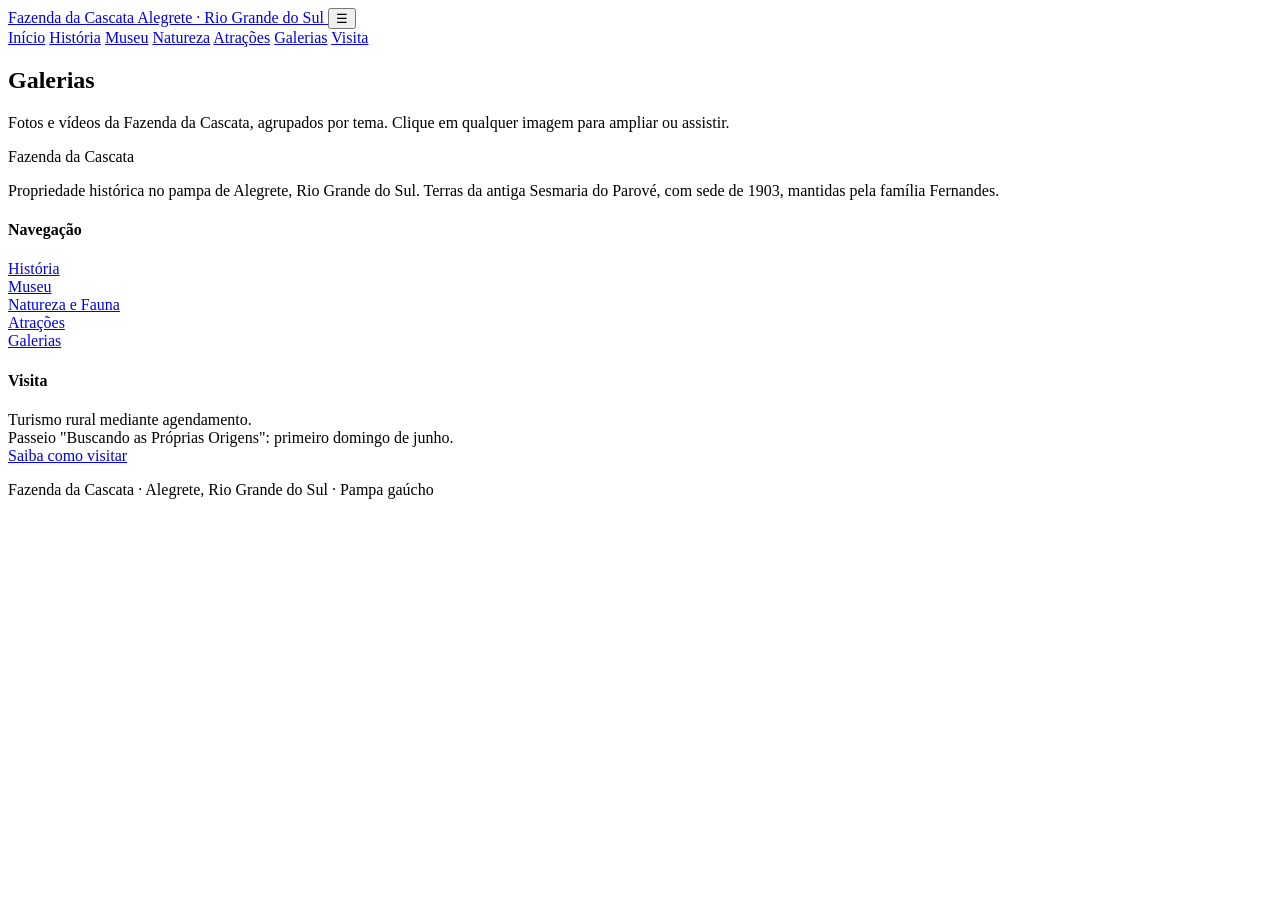
==== galerias.html @ 09ed160b "Sete páginas do site: início, história, museu, natureza, atrações, galerias e visita Co-Authored-By:" ====
<!DOCTYPE html>
<html lang="pt-BR">
<head>
  <meta charset="UTF-8">
  <meta name="viewport" content="width=device-width, initial-scale=1.0">
  <title>Galerias · Fazenda da Cascata</title>
  <meta name="description" content="Galerias de fotos e vídeos da Fazenda da Cascata em Alegrete-RS, agrupadas por tema: capivaras, pecuária, emas e aves, colheita de nozes, paisagens, sede e animais.">
  <link rel="preconnect" href="https://fonts.googleapis.com">
  <link rel="preconnect" href="https://fonts.gstatic.com" crossorigin>
  <link href="https://fonts.googleapis.com/css2?family=Rye&family=Source+Sans+3:wght@400;600;700&family=Zilla+Slab:wght@400;600;700&display=swap" rel="stylesheet">
  <link rel="stylesheet" href="assets/css/style.css">
</head>
<body>
  <header class="site-header">
    <div class="header-inner">
      <a href="index.html" class="marca">
        <span class="nome">Fazenda da Cascata</span>
        <span class="local">Alegrete · Rio Grande do Sul</span>
      </a>
      <button class="nav-toggle" aria-label="Abrir menu" aria-expanded="false">&#9776;</button>
      <nav class="nav">
        <a href="index.html">Início</a>
        <a href="historia.html">História</a>
        <a href="museu.html">Museu</a>
        <a href="natureza.html">Natureza</a>
        <a href="atracoes.html">Atrações</a>
        <a href="galerias.html" class="ativo">Galerias</a>
        <a href="visita.html">Visita</a>
      </nav>
    </div>
  </header>

  <main>
    <section class="pagina-hero" style="background-image: url('assets/galeria/nozes/IMG_0410.jpg');">
      <h1>Galerias</h1>
      <p>Fotos e vídeos da Fazenda da Cascata, agrupados por tema. Clique em qualquer imagem para ampliar ou assistir.</p>
    </section>

    <section class="section">
      <div class="container">
        <nav class="galerias-indice" id="galerias-indice" aria-label="Índice das galerias"></nav>
        <div id="galerias-container">
          <noscript>
            <p style="text-align:center;">As galerias usam JavaScript para carregar as fotos e vídeos. Ative o JavaScript do navegador para visualizá-las.</p>
          </noscript>
        </div>
      </div>
    </section>
  </main>

  <footer class="site-footer">
    <div class="container footer-grid">
      <div>
        <p class="nome-rodape">Fazenda da Cascata</p>
        <p>Propriedade histórica no pampa de Alegrete, Rio Grande do Sul. Terras da antiga Sesmaria do Parové, com sede de 1903, mantidas pela família Fernandes.</p>
      </div>
      <div>
        <h4>Navegação</h4>
        <p>
          <a href="historia.html">História</a><br>
          <a href="museu.html">Museu</a><br>
          <a href="natureza.html">Natureza e Fauna</a><br>
          <a href="atracoes.html">Atrações</a><br>
          <a href="galerias.html">Galerias</a>
        </p>
      </div>
      <div>
        <h4>Visita</h4>
        <p>Turismo rural mediante agendamento.<br>
        Passeio "Buscando as Próprias Origens": primeiro domingo de junho.<br>
        <a href="visita.html">Saiba como visitar</a></p>
      </div>
    </div>
    <div class="footer-base">
      <p>Fazenda da Cascata · Alegrete, Rio Grande do Sul · Pampa gaúcho</p>
    </div>
  </footer>

  <script src="assets/js/gallery-data.js"></script>
  <script src="assets/js/main.js"></script>
</body>
</html>
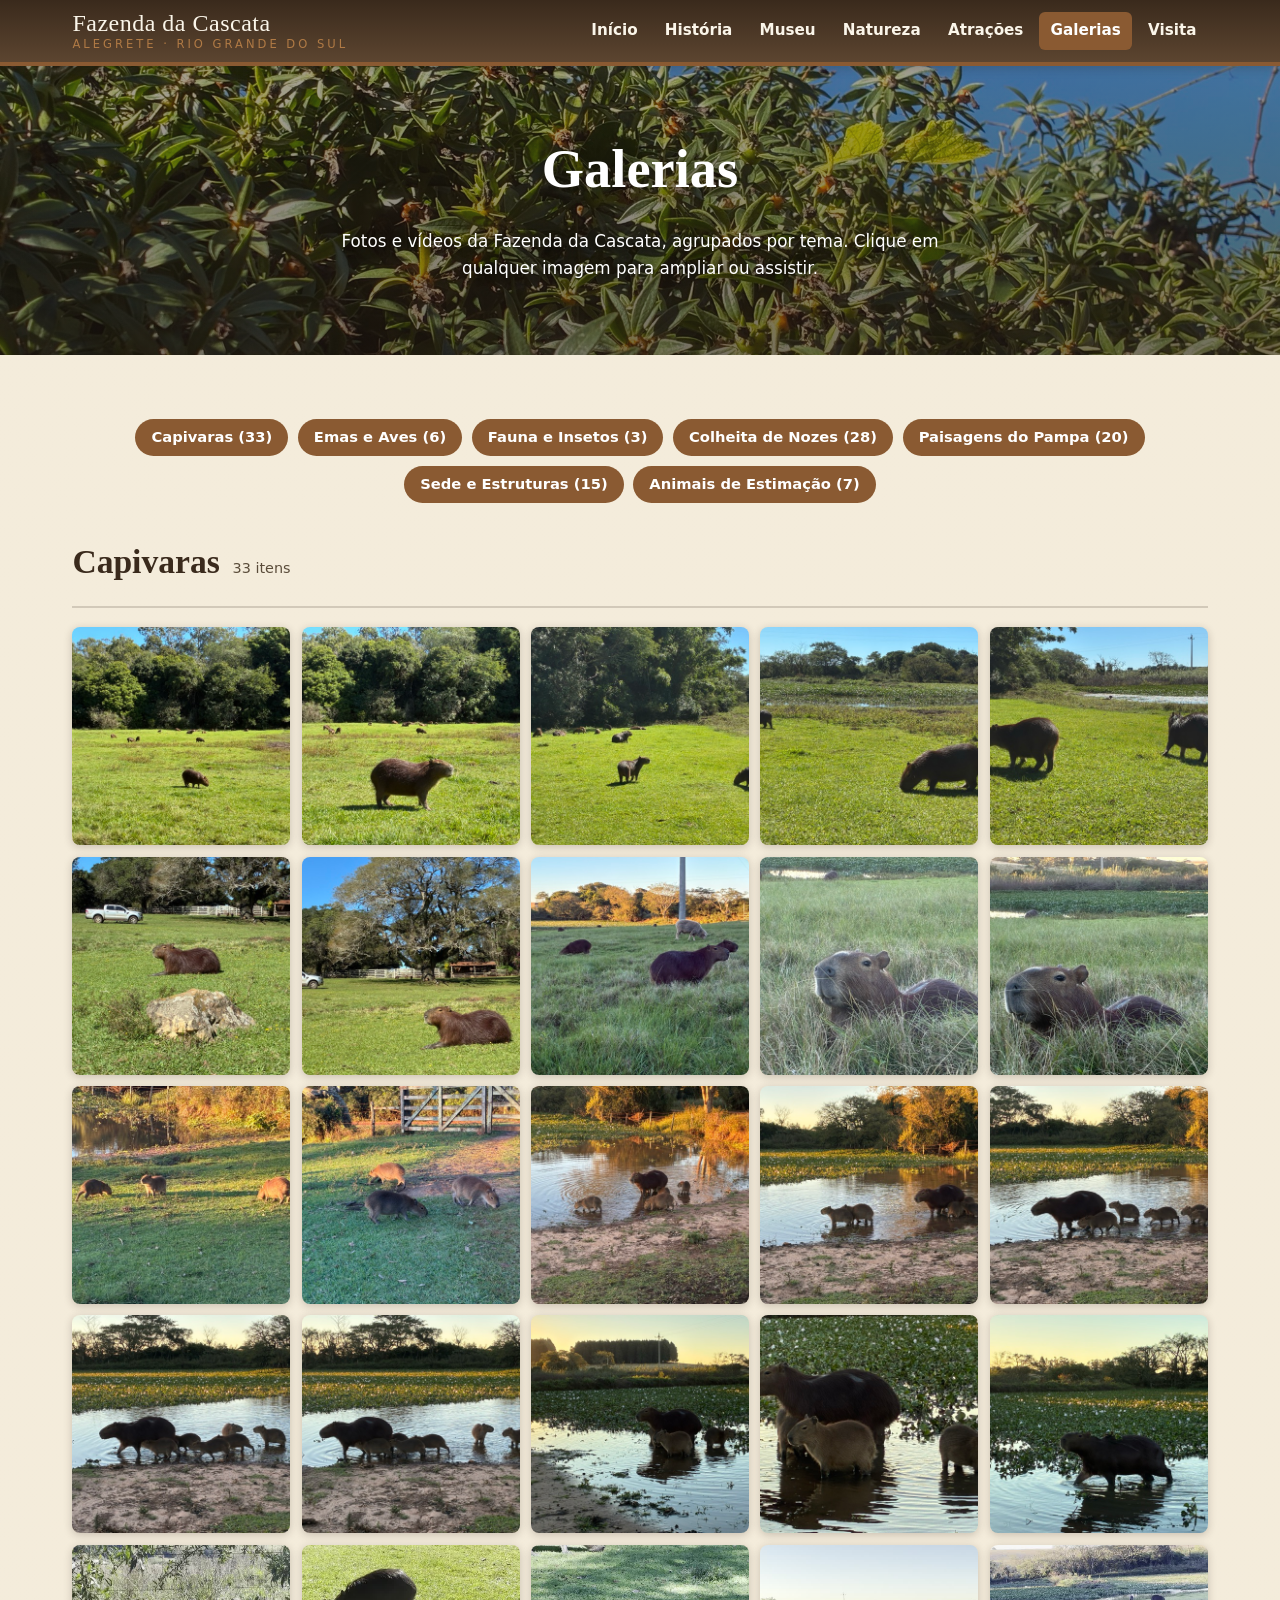
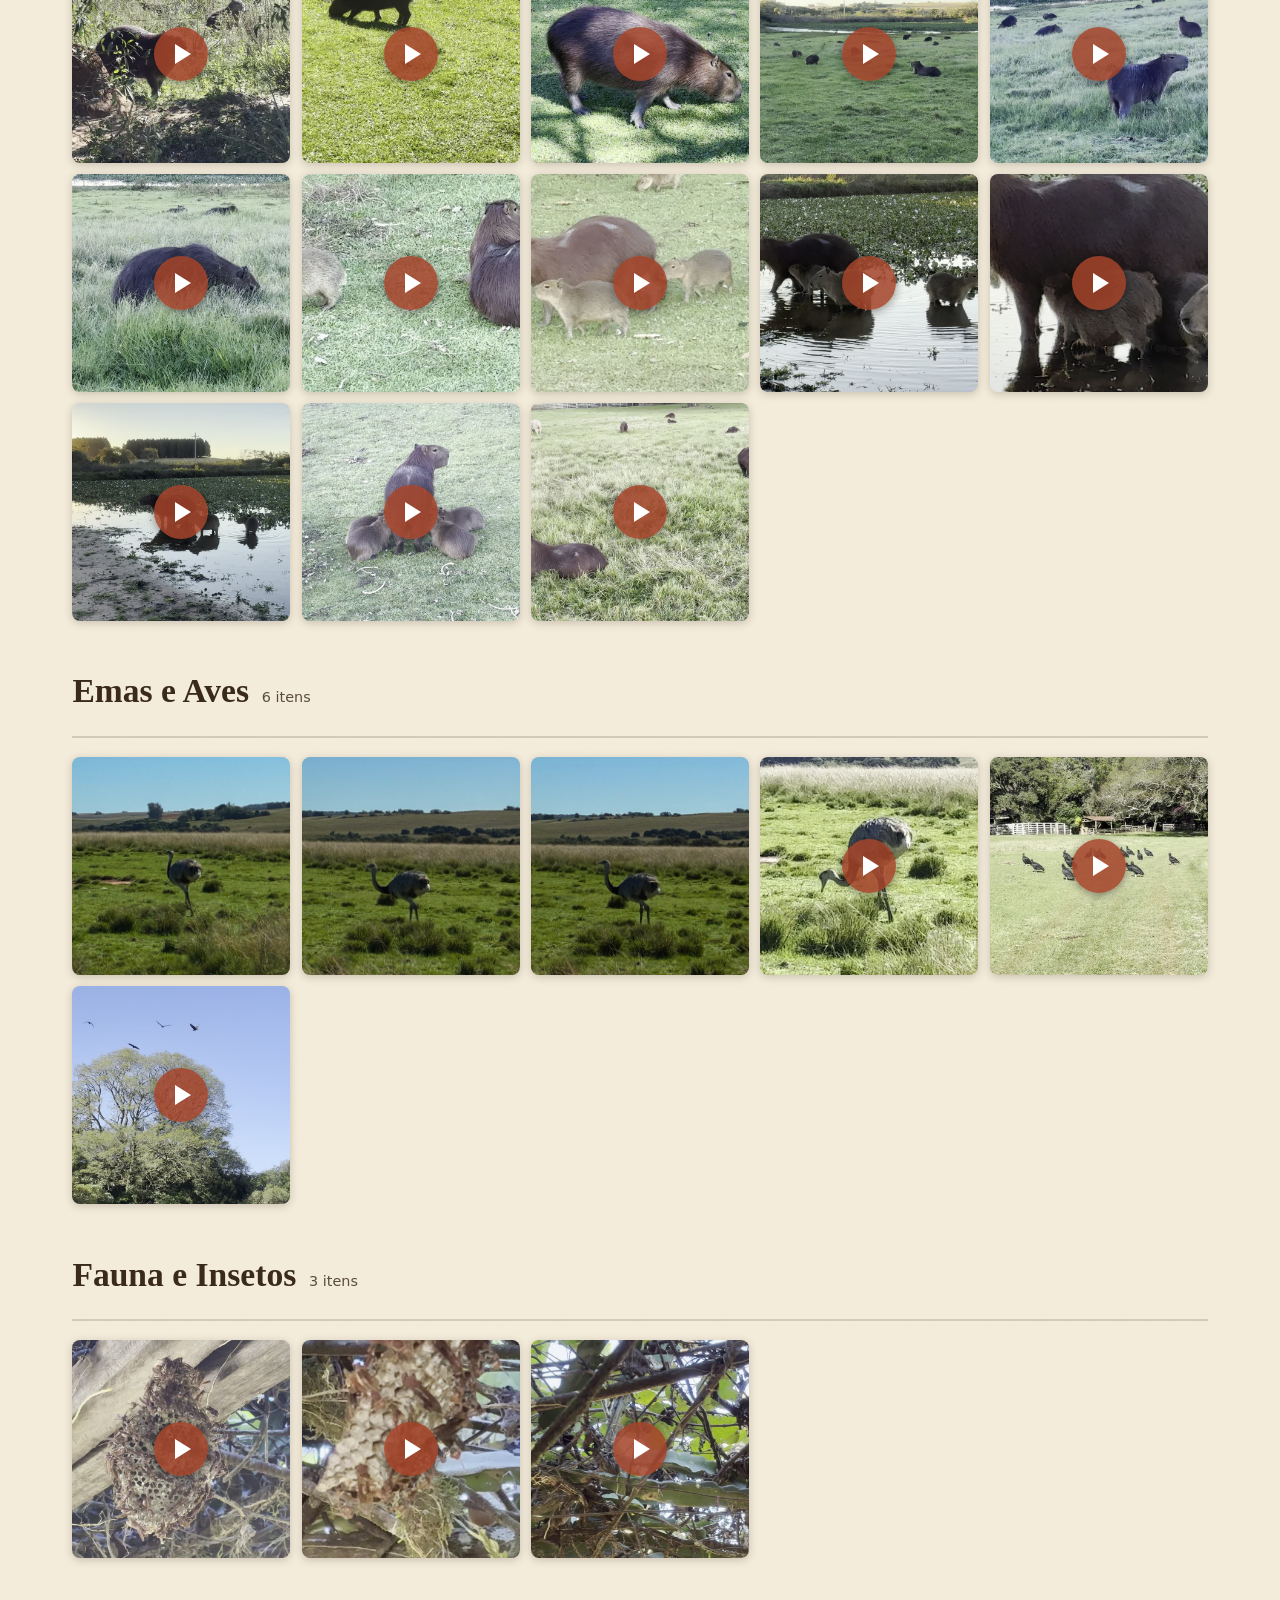
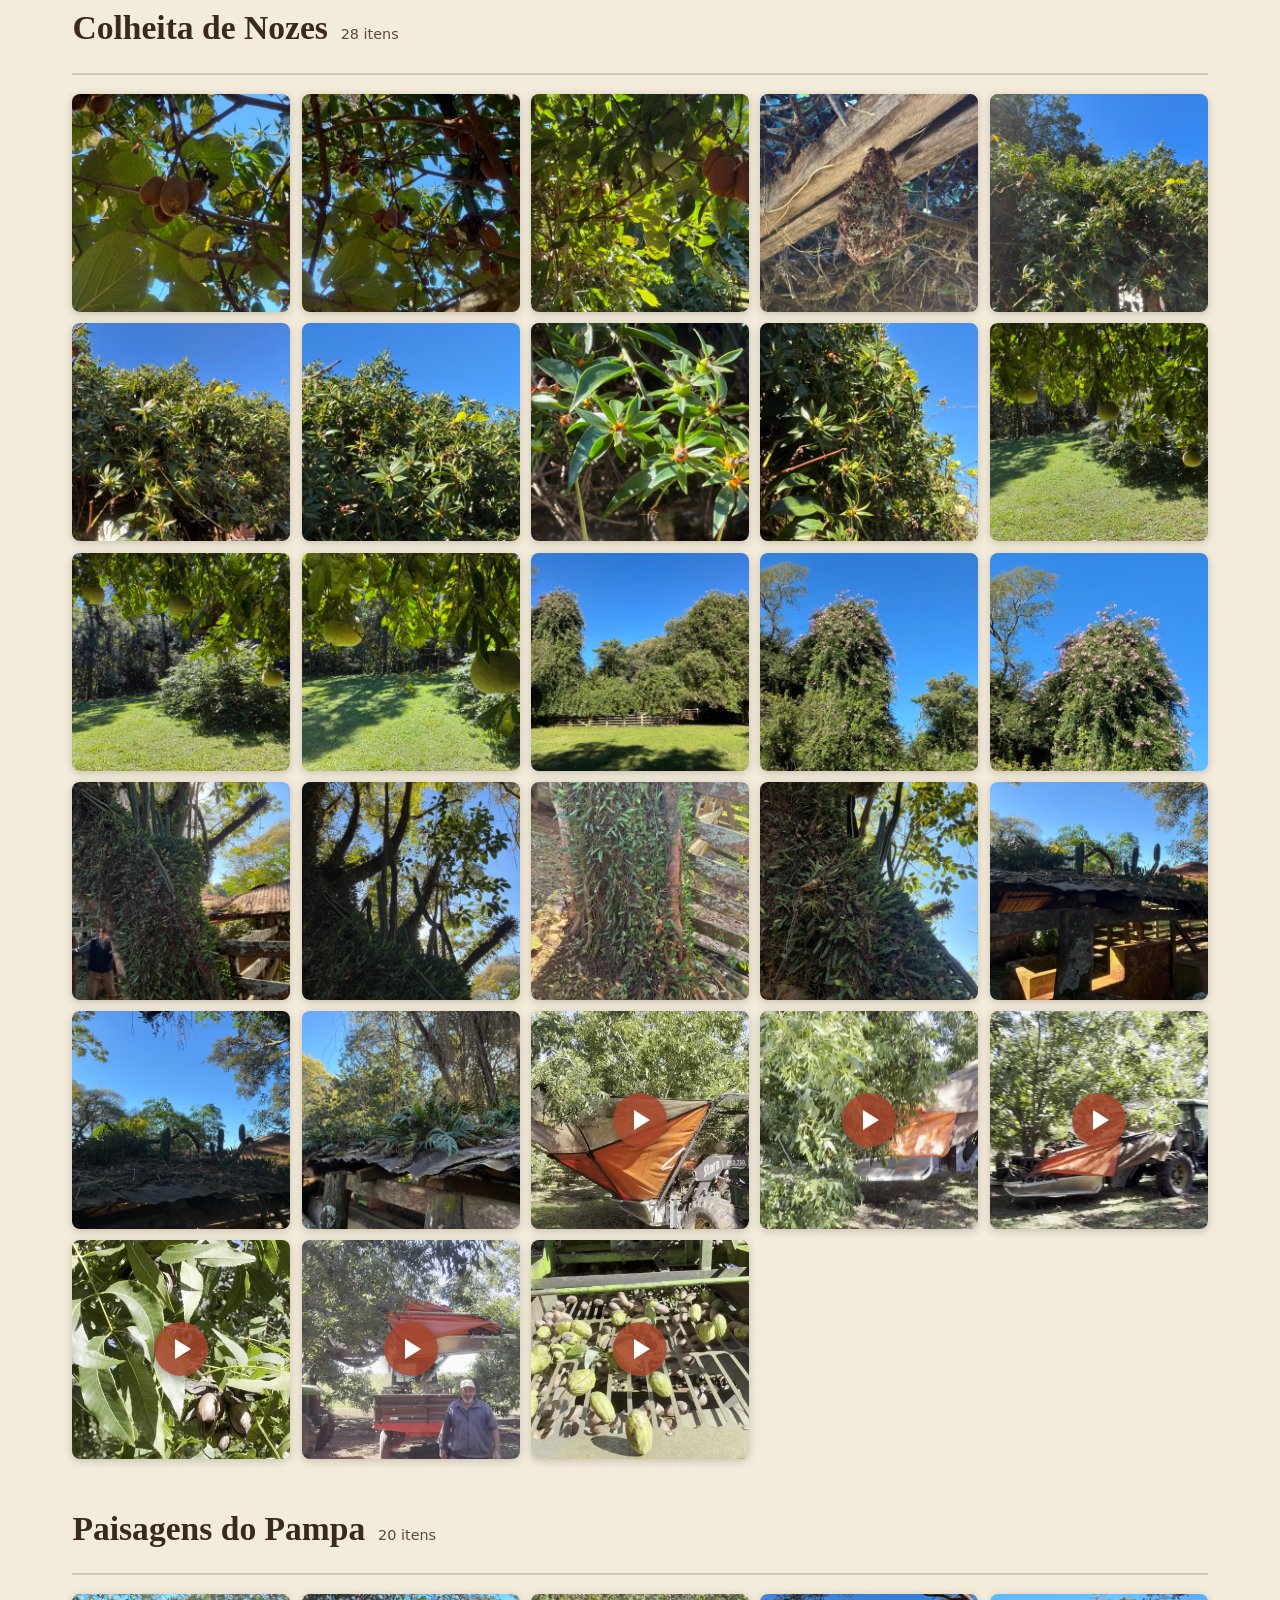
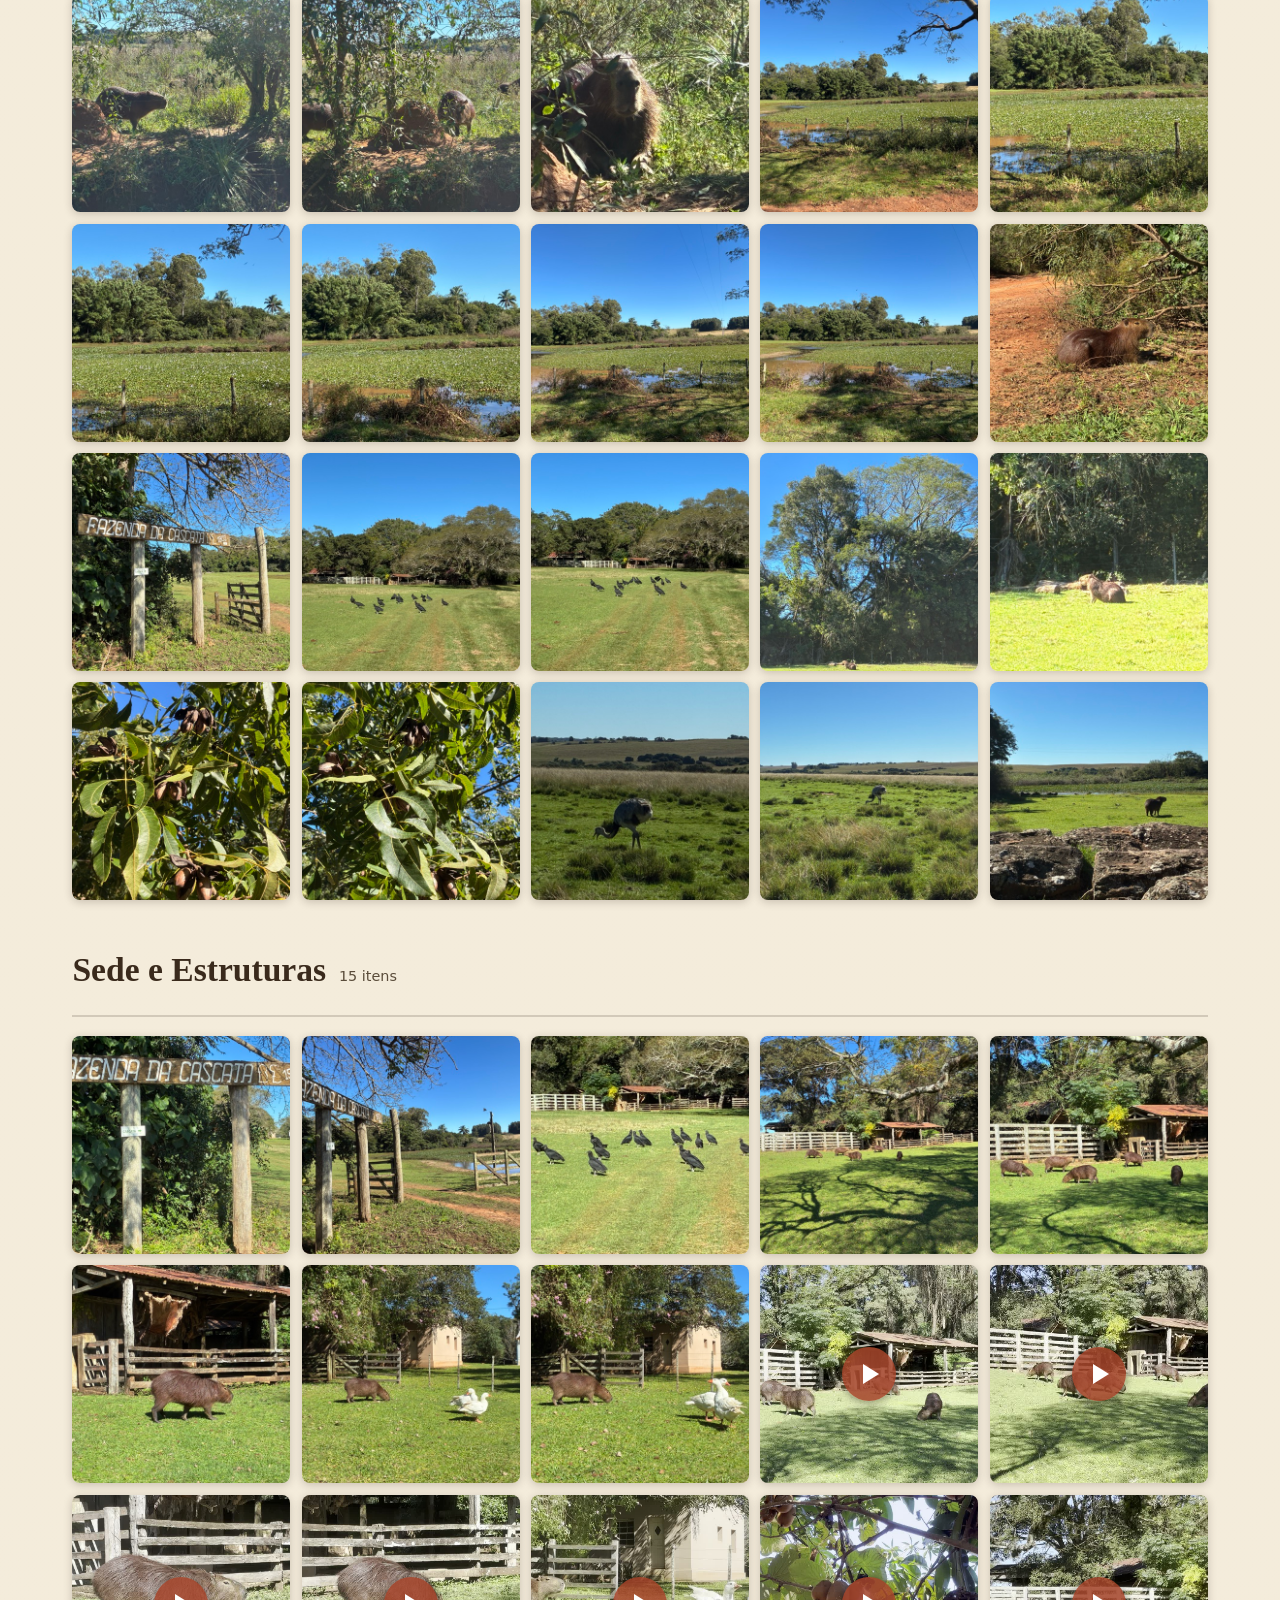
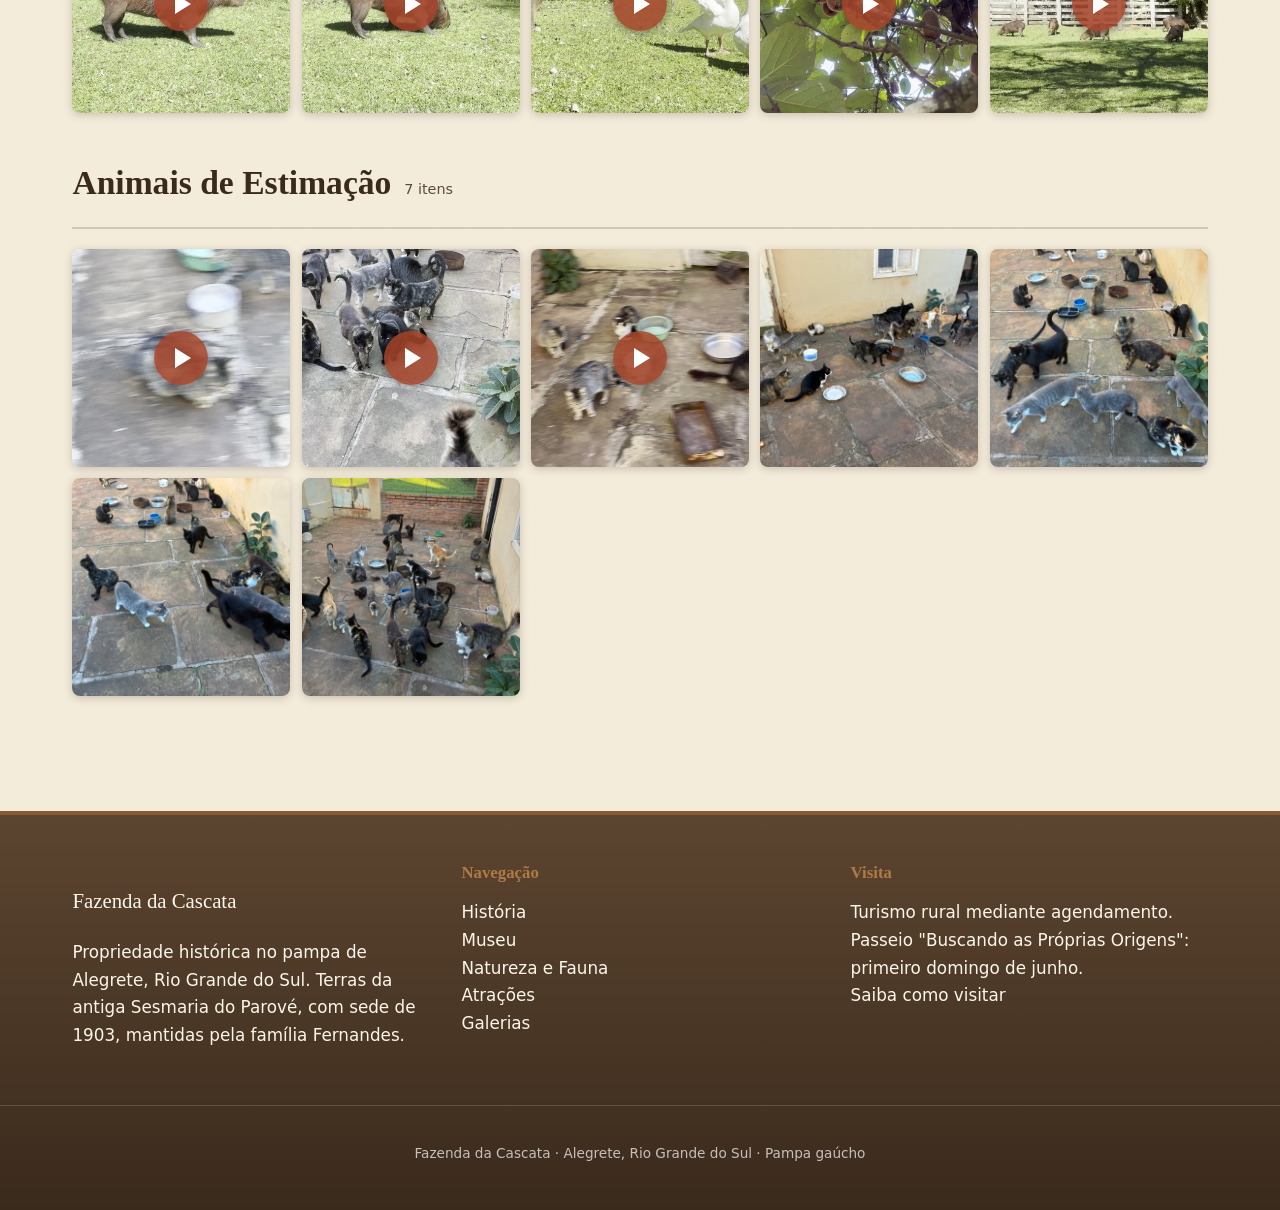
==== commit f4b69391: "updates" ====
--- a/galerias.html
+++ b/galerias.html
@@ -4,7 +4,7 @@
   <meta charset="UTF-8">
   <meta name="viewport" content="width=device-width, initial-scale=1.0">
   <title>Galerias · Fazenda da Cascata</title>
-  <meta name="description" content="Galerias de fotos e vídeos da Fazenda da Cascata em Alegrete-RS, agrupadas por tema: capivaras, pecuária, emas e aves, colheita de nozes, paisagens, sede e animais.">
+  <meta name="description" content="Galerias de fotos e vídeos da Fazenda da Cascata em Alegrete-RS, agrupadas por tema: capivaras, emas e aves, fauna e insetos, colheita de nozes, paisagens, sede e animais de estimação.">
   <link rel="preconnect" href="https://fonts.googleapis.com">
   <link rel="preconnect" href="https://fonts.gstatic.com" crossorigin>
   <link href="https://fonts.googleapis.com/css2?family=Rye&family=Source+Sans+3:wght@400;600;700&family=Zilla+Slab:wght@400;600;700&display=swap" rel="stylesheet">
--- a/assets/css/style.css
+++ b/assets/css/style.css
@@ -0,0 +1,432 @@
+/* Fazenda da Cascata: estilo rústico campeiro */
+
+:root {
+  --creme: #f4ecdb;
+  --creme-claro: #fbf6ea;
+  --papel: #efe5cf;
+  --madeira: #3a2a1c;
+  --madeira-clara: #5c4530;
+  --couro: #8a5a32;
+  --couro-claro: #b07a45;
+  --ferrugem: #a4432a;
+  --verde: #4d5d38;
+  --verde-claro: #6f7f4f;
+  --texto: #2c2218;
+  --texto-suave: #5a4c3a;
+  --sombra: rgba(44, 34, 24, 0.22);
+  --borda: rgba(58, 42, 28, 0.18);
+
+  --fonte-titulo: "Zilla Slab", Georgia, "Times New Roman", serif;
+  --fonte-corpo: "Source Sans 3", "Segoe UI", system-ui, sans-serif;
+  --fonte-display: "Rye", "Zilla Slab", serif;
+
+  --largura: 1180px;
+}
+
+*, *::before, *::after { box-sizing: border-box; }
+
+html { scroll-behavior: smooth; }
+
+body {
+  margin: 0;
+  font-family: var(--fonte-corpo);
+  color: var(--texto);
+  background-color: var(--creme);
+  background-image:
+    linear-gradient(rgba(244, 236, 219, 0.92), rgba(244, 236, 219, 0.92)),
+    url("data:image/svg+xml,%3Csvg xmlns='http://www.w3.org/2000/svg' width='80' height='80'%3E%3Cfilter id='n'%3E%3CfeTurbulence type='fractalNoise' baseFrequency='0.9' numOctaves='2'/%3E%3C/filter%3E%3Crect width='80' height='80' filter='url(%23n)' opacity='0.04'/%3E%3C/svg%3E");
+  line-height: 1.65;
+  font-size: 1.05rem;
+}
+
+img { max-width: 100%; display: block; }
+
+a { color: var(--ferrugem); text-decoration: none; }
+a:hover { text-decoration: underline; }
+
+h1, h2, h3, h4 {
+  font-family: var(--fonte-titulo);
+  font-weight: 700;
+  line-height: 1.15;
+  color: var(--madeira);
+  margin: 0 0 0.5em;
+}
+
+.container {
+  width: 100%;
+  max-width: var(--largura);
+  margin: 0 auto;
+  padding: 0 1.4rem;
+}
+
+/* ---------- Cabeçalho ---------- */
+.site-header {
+  position: sticky;
+  top: 0;
+  z-index: 50;
+  background: linear-gradient(180deg, var(--madeira), var(--madeira-clara));
+  border-bottom: 4px solid var(--couro);
+  box-shadow: 0 2px 10px var(--sombra);
+}
+.header-inner {
+  display: flex;
+  align-items: center;
+  justify-content: space-between;
+  gap: 1rem;
+  padding: 0.7rem 1.4rem;
+  max-width: var(--largura);
+  margin: 0 auto;
+}
+.marca {
+  display: flex;
+  flex-direction: column;
+  line-height: 1;
+  color: var(--creme-claro);
+}
+.marca .nome {
+  font-family: var(--fonte-display);
+  font-size: 1.5rem;
+  letter-spacing: 0.5px;
+  color: var(--creme-claro);
+}
+.marca .nome:hover { text-decoration: none; }
+.marca .local {
+  font-family: var(--fonte-corpo);
+  font-size: 0.72rem;
+  letter-spacing: 3px;
+  text-transform: uppercase;
+  color: var(--couro-claro);
+  margin-top: 4px;
+}
+.nav-toggle {
+  display: none;
+  background: none;
+  border: 2px solid var(--couro-claro);
+  border-radius: 6px;
+  color: var(--creme-claro);
+  font-size: 1.4rem;
+  padding: 0.2rem 0.6rem;
+  cursor: pointer;
+}
+.nav {
+  display: flex;
+  gap: 0.3rem;
+  flex-wrap: wrap;
+}
+.nav a {
+  color: var(--creme-claro);
+  font-weight: 600;
+  font-size: 0.95rem;
+  padding: 0.4rem 0.7rem;
+  border-radius: 6px;
+  transition: background 0.2s, color 0.2s;
+}
+.nav a:hover { background: rgba(176, 122, 69, 0.35); text-decoration: none; }
+.nav a.ativo { background: var(--couro); color: #fff; }
+
+/* ---------- Hero ---------- */
+.hero {
+  position: relative;
+  min-height: 78vh;
+  display: flex;
+  align-items: center;
+  justify-content: center;
+  text-align: center;
+  color: #fff;
+  background-size: cover;
+  background-position: center;
+}
+.hero::after {
+  content: "";
+  position: absolute;
+  inset: 0;
+  background: linear-gradient(180deg, rgba(34,24,16,0.35), rgba(34,24,16,0.65));
+}
+.hero-conteudo {
+  position: relative;
+  z-index: 1;
+  max-width: 760px;
+  padding: 2rem 1.4rem;
+}
+.hero h1 {
+  color: #fff;
+  font-family: var(--fonte-display);
+  font-size: clamp(2.4rem, 6vw, 4.6rem);
+  text-shadow: 0 3px 18px rgba(0,0,0,0.5);
+  margin-bottom: 0.2em;
+}
+.hero p {
+  font-size: clamp(1.05rem, 2.2vw, 1.4rem);
+  text-shadow: 0 2px 10px rgba(0,0,0,0.6);
+  margin-bottom: 1.6rem;
+}
+.hero .selo {
+  display: inline-block;
+  font-family: var(--fonte-corpo);
+  letter-spacing: 3px;
+  text-transform: uppercase;
+  font-size: 0.8rem;
+  border: 1px solid rgba(255,255,255,0.6);
+  border-radius: 999px;
+  padding: 0.35rem 1rem;
+  margin-bottom: 1.2rem;
+}
+
+.pagina-hero {
+  position: relative;
+  color: #fff;
+  text-align: center;
+  padding: 4.5rem 1.4rem;
+  background-size: cover;
+  background-position: center;
+}
+.pagina-hero::after {
+  content: "";
+  position: absolute;
+  inset: 0;
+  background: linear-gradient(180deg, rgba(34,24,16,0.4), rgba(34,24,16,0.62));
+}
+.pagina-hero > * { position: relative; z-index: 1; }
+.pagina-hero h1 { color: #fff; font-size: clamp(2rem, 5vw, 3.4rem); text-shadow: 0 3px 16px rgba(0,0,0,0.5); }
+.pagina-hero p { max-width: 640px; margin: 0.6rem auto 0; text-shadow: 0 2px 10px rgba(0,0,0,0.6); }
+
+/* ---------- Botões ---------- */
+.btn {
+  display: inline-block;
+  font-family: var(--fonte-titulo);
+  font-weight: 600;
+  font-size: 1rem;
+  padding: 0.7rem 1.6rem;
+  border-radius: 8px;
+  border: 2px solid transparent;
+  cursor: pointer;
+  transition: transform 0.15s, background 0.2s;
+}
+.btn:hover { text-decoration: none; transform: translateY(-2px); }
+.btn-primario { background: var(--ferrugem); color: #fff; }
+.btn-primario:hover { background: #8d3622; color: #fff; }
+.btn-secundario { background: transparent; color: #fff; border-color: rgba(255,255,255,0.7); }
+.btn-secundario:hover { background: rgba(255,255,255,0.15); color: #fff; }
+
+/* ---------- Seções ---------- */
+.section { padding: 4rem 0; }
+.section-clara { background: var(--creme-claro); }
+.section-escura {
+  background: linear-gradient(180deg, var(--verde), #3c4a2c);
+  color: var(--creme-claro);
+}
+.section-escura h2 { color: var(--creme-claro); }
+.titulo-secao { text-align: center; margin-bottom: 0.4rem; font-size: clamp(1.8rem, 4vw, 2.6rem); }
+.subtitulo-secao { text-align: center; color: var(--texto-suave); max-width: 680px; margin: 0 auto 2.6rem; }
+.section-escura .subtitulo-secao { color: rgba(255,255,255,0.85); }
+
+.ornamento {
+  width: 90px;
+  height: 3px;
+  margin: 0.6rem auto 1.6rem;
+  background: var(--couro);
+  position: relative;
+}
+.ornamento::before,
+.ornamento::after {
+  content: "";
+  position: absolute;
+  top: 50%;
+  width: 8px; height: 8px;
+  background: var(--couro);
+  border-radius: 50%;
+  transform: translateY(-50%);
+}
+.ornamento::before { left: -16px; }
+.ornamento::after { right: -16px; }
+
+.prosa { max-width: 720px; margin: 0 auto; }
+.prosa p { margin: 0 0 1.2rem; }
+.prosa h3 { margin-top: 2rem; color: var(--couro); }
+
+/* ---------- Grade de destaques ---------- */
+.grade {
+  display: grid;
+  gap: 1.6rem;
+  grid-template-columns: repeat(auto-fit, minmax(250px, 1fr));
+}
+.card {
+  background: var(--creme-claro);
+  border: 1px solid var(--borda);
+  border-radius: 12px;
+  overflow: hidden;
+  box-shadow: 0 4px 14px var(--sombra);
+  display: flex;
+  flex-direction: column;
+  transition: transform 0.2s, box-shadow 0.2s;
+}
+.card:hover { transform: translateY(-4px); box-shadow: 0 10px 24px var(--sombra); }
+.card img { aspect-ratio: 4 / 3; object-fit: cover; width: 100%; }
+.card-corpo { padding: 1.2rem 1.3rem 1.5rem; }
+.card-corpo h3 { color: var(--couro); margin-bottom: 0.3rem; }
+.card-corpo p { margin: 0; color: var(--texto-suave); font-size: 0.97rem; }
+
+/* destaque com imagem + texto lado a lado */
+.lado-a-lado {
+  display: grid;
+  grid-template-columns: 1fr 1fr;
+  gap: 2.4rem;
+  align-items: center;
+}
+.lado-a-lado img { border-radius: 12px; box-shadow: 0 6px 18px var(--sombra); aspect-ratio: 4/3; object-fit: cover; }
+.lado-a-lado.invertido .texto { order: 2; }
+
+/* ---------- Galerias ---------- */
+.galeria-tema { margin-bottom: 3.2rem; }
+.galeria-tema h2 { font-size: clamp(1.5rem, 3.5vw, 2.1rem); }
+.galeria-cabecalho { display: flex; align-items: baseline; gap: 0.8rem; flex-wrap: wrap; margin-bottom: 1.2rem; border-bottom: 2px solid var(--borda); padding-bottom: 0.5rem; }
+.galeria-cabecalho .contagem { color: var(--texto-suave); font-size: 0.9rem; }
+.galeria-grid {
+  display: grid;
+  gap: 0.7rem;
+  grid-template-columns: repeat(auto-fill, minmax(180px, 1fr));
+}
+.galeria-item {
+  position: relative;
+  border: none;
+  padding: 0;
+  margin: 0;
+  cursor: pointer;
+  background: var(--papel);
+  border-radius: 8px;
+  overflow: hidden;
+  aspect-ratio: 1 / 1;
+  box-shadow: 0 2px 8px var(--sombra);
+}
+.galeria-item img {
+  width: 100%; height: 100%;
+  object-fit: cover;
+  transition: transform 0.4s;
+}
+.galeria-item:hover img { transform: scale(1.07); }
+.galeria-item .play {
+  position: absolute;
+  inset: 0;
+  display: flex;
+  align-items: center;
+  justify-content: center;
+  pointer-events: none;
+}
+.galeria-item .play span {
+  width: 54px; height: 54px;
+  background: rgba(164, 67, 42, 0.85);
+  border-radius: 50%;
+  display: flex; align-items: center; justify-content: center;
+  box-shadow: 0 2px 10px rgba(0,0,0,0.4);
+}
+.galeria-item .play span::after {
+  content: "";
+  border-left: 16px solid #fff;
+  border-top: 10px solid transparent;
+  border-bottom: 10px solid transparent;
+  margin-left: 4px;
+}
+
+.galerias-indice { display: flex; flex-wrap: wrap; gap: 0.6rem; justify-content: center; margin-bottom: 2.5rem; }
+.galerias-indice a {
+  background: var(--couro);
+  color: #fff;
+  padding: 0.4rem 1rem;
+  border-radius: 999px;
+  font-weight: 600;
+  font-size: 0.92rem;
+}
+.galerias-indice a:hover { background: var(--ferrugem); text-decoration: none; }
+
+/* ---------- Lightbox ---------- */
+.lightbox {
+  position: fixed;
+  inset: 0;
+  z-index: 100;
+  background: rgba(20, 14, 8, 0.92);
+  display: none;
+  align-items: center;
+  justify-content: center;
+  padding: 3rem 1rem 4.5rem;
+}
+.lightbox.aberto { display: flex; }
+.lightbox-midia { max-width: 92vw; max-height: 82vh; }
+.lightbox-midia img,
+.lightbox-midia video {
+  max-width: 92vw;
+  max-height: 78vh;
+  border-radius: 6px;
+  box-shadow: 0 10px 40px rgba(0,0,0,0.6);
+}
+.lightbox-legenda {
+  position: absolute;
+  bottom: 1.4rem;
+  left: 0; right: 0;
+  text-align: center;
+  color: var(--creme-claro);
+  font-size: 1rem;
+  padding: 0 1rem;
+}
+.lb-btn {
+  position: absolute;
+  background: rgba(0,0,0,0.4);
+  border: 1px solid rgba(255,255,255,0.35);
+  color: #fff;
+  width: 48px; height: 48px;
+  border-radius: 50%;
+  font-size: 1.5rem;
+  cursor: pointer;
+  display: flex; align-items: center; justify-content: center;
+  transition: background 0.2s;
+}
+.lb-btn:hover { background: var(--ferrugem); }
+.lb-fechar { top: 1.2rem; right: 1.2rem; }
+.lb-ant { left: 1.2rem; top: 50%; transform: translateY(-50%); }
+.lb-prox { right: 1.2rem; top: 50%; transform: translateY(-50%); }
+
+/* ---------- Rodapé ---------- */
+.site-footer {
+  background: linear-gradient(180deg, var(--madeira-clara), var(--madeira));
+  color: var(--creme-claro);
+  padding: 3rem 0 2rem;
+  border-top: 4px solid var(--couro);
+}
+.footer-grid {
+  display: grid;
+  gap: 2rem;
+  grid-template-columns: repeat(auto-fit, minmax(220px, 1fr));
+}
+.site-footer h4 { color: var(--couro-claro); font-family: var(--fonte-titulo); }
+.site-footer a { color: var(--creme-claro); }
+.site-footer .nome-rodape { font-family: var(--fonte-display); font-size: 1.3rem; color: var(--creme-claro); }
+.footer-base {
+  text-align: center;
+  margin-top: 2.4rem;
+  padding-top: 1.4rem;
+  border-top: 1px solid rgba(255,255,255,0.15);
+  font-size: 0.85rem;
+  color: rgba(255,255,255,0.7);
+}
+
+/* ---------- Responsivo ---------- */
+@media (max-width: 820px) {
+  .nav-toggle { display: block; }
+  .nav {
+    display: none;
+    position: absolute;
+    top: 100%;
+    left: 0; right: 0;
+    flex-direction: column;
+    background: var(--madeira);
+    padding: 0.6rem 1.2rem 1.2rem;
+    border-bottom: 4px solid var(--couro);
+  }
+  .nav.aberto { display: flex; }
+  .nav a { padding: 0.7rem 0.5rem; border-radius: 0; border-bottom: 1px solid rgba(255,255,255,0.08); }
+  .lado-a-lado { grid-template-columns: 1fr; }
+  .lado-a-lado.invertido .texto { order: 0; }
+}
+
+@media (prefers-reduced-motion: reduce) {
+  * { scroll-behavior: auto !important; transition: none !important; }
+}
